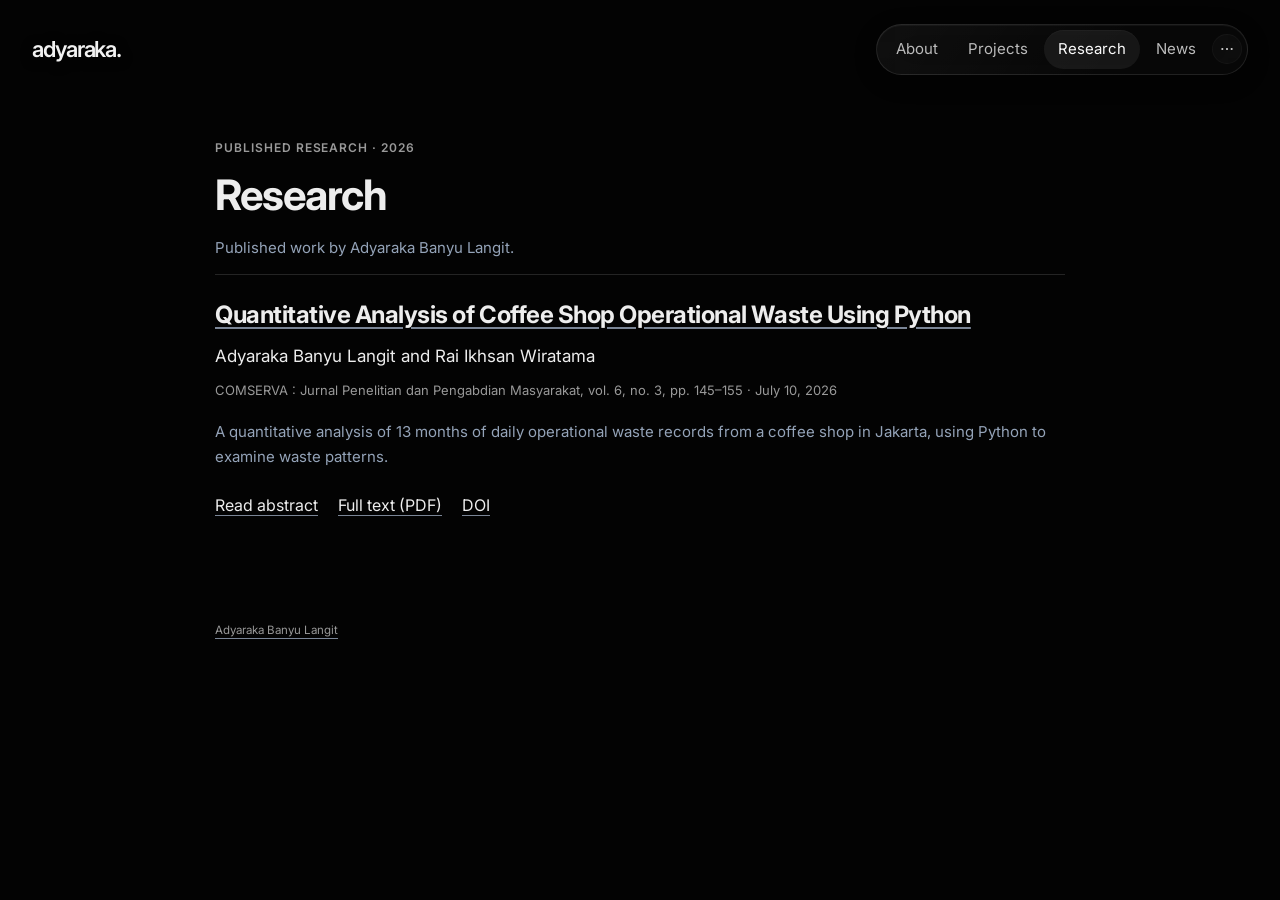
==== research/index.html @ 38e06f96 "Keep page styles synchronized across updates" ====
<!DOCTYPE html>
<html lang="en">
<head>
  <meta charset="UTF-8">
  <meta name="viewport" content="width=device-width, initial-scale=1.0">
  <title>Research — Adyaraka Banyu Langit</title>
  <meta name="description" content="Published research by Adyaraka Banyu Langit, with abstracts, publication details, and full-text PDFs.">
  <meta name="robots" content="index, follow">
  <link rel="canonical" href="https://adyaraka.me/research/">
  <meta property="og:type" content="website">
  <meta property="og:title" content="Research — Adyaraka Banyu Langit">
  <meta property="og:description" content="Published research by Adyaraka Banyu Langit, with abstracts, publication details, and full-text PDFs.">
  <meta property="og:url" content="https://adyaraka.me/research/">
  <meta property="og:site_name" content="Adyaraka Banyu Langit">
  <meta name="twitter:card" content="summary">
  <meta name="twitter:title" content="Research — Adyaraka Banyu Langit">
  <meta name="twitter:description" content="Published research by Adyaraka Banyu Langit, with abstracts, publication details, and full-text PDFs.">
  <meta name="color-scheme" content="dark">
  <meta name="theme-color" content="#030303">
  <link rel="icon" href="/assets/favicon.png">
  <link rel="preconnect" href="https://fonts.googleapis.com">
  <link rel="preconnect" href="https://fonts.gstatic.com" crossorigin>
  <link href="https://fonts.googleapis.com/css2?family=Inter:wght@400;500;600;700&amp;display=swap" rel="stylesheet">
  <link rel="stylesheet" href="/assets/research.css">
  <link rel="stylesheet" href="/assets/site.css?v=5e21fc99653f">
  <script src="/assets/site.js?v=3979e5ae4330" defer></script>
</head>
<body>
<!-- site-header:start -->
<header class="site-header">
  <a class="site-logo" href="/" aria-label="adyaraka. Home">adyaraka.</a>
  <nav class="site-nav" aria-label="Primary">
    <span class="site-nav-highlight" aria-hidden="true"></span>
    <a href="/about">About</a>
    <a href="/projects">Projects</a>
    <a href="/research/" aria-current="page">Research</a>
    <a href="/news">News</a>
    <details class="site-more">
      <summary aria-label="Social links"><svg viewBox="0 0 24 24" aria-hidden="true"><circle cx="5" cy="12" r="1.6"/><circle cx="12" cy="12" r="1.6"/><circle cx="19" cy="12" r="1.6"/></svg></summary>
      <div class="site-menu">
        <a href="https://github.com/valleysonata" target="_blank" rel="noreferrer"><svg viewBox="0 0 24 24" aria-hidden="true"><path d="M12 .5a11.5 11.5 0 0 0-3.6 22.4c.6.1.8-.3.8-.6v-2c-3 .7-3.8-1.4-3.8-1.4-.5-1.3-1.3-1.7-1.3-1.7-1-.7.1-.7.1-.7 1.1.1 1.7 1.2 1.7 1.2 1 1.7 2.7 1.2 3.4.9.1-.7.4-1.2.7-1.5-2.5-.3-5.2-1.3-5.2-5.7 0-1.3.5-2.3 1.2-3.1-.1-.3-.5-1.5.1-3 0 0 1-.3 3.2 1.2a11 11 0 0 1 5.8 0c2.2-1.5 3.2-1.2 3.2-1.2.6 1.5.2 2.7.1 3 .8.8 1.2 1.8 1.2 3.1 0 4.4-2.7 5.4-5.2 5.7.4.4.8 1 .8 2.1v3.1c0 .3.2.7.8.6A11.5 11.5 0 0 0 12 .5Z"/></svg>GitHub</a>
        <a href="https://www.linkedin.com/in/adyaraka-banyu-langit-63456a317/" target="_blank" rel="noreferrer"><svg viewBox="0 0 24 24" aria-hidden="true"><path d="M5 8H1v15h4V8ZM3 1a2.4 2.4 0 1 0 0 4.8A2.4 2.4 0 0 0 3 1ZM23 14c0-4-2-6.2-5-6.2-2 0-3.1 1-3.6 2V8H10v15h4.4v-8c0-2.1.4-3.4 2.3-3.4s2 1.5 2 3.5V23H23v-9Z"/></svg>LinkedIn</a>
        <a href="https://www.researchgate.net/profile/Adyaraka-Banyu-Langit" target="_blank" rel="noreferrer"><svg viewBox="0 0 24 24" aria-hidden="true"><text x="1" y="18" font-size="17" font-family="Georgia,serif">R</text><text x="14" y="10" font-size="10" font-family="Georgia,serif">G</text></svg>ResearchGate</a>
        <a href="mailto:adyaraka.cs15@nycu.edu.tw"><svg viewBox="0 0 24 24" aria-hidden="true" fill="none" stroke="currentColor" stroke-width="1.5"><rect x="2" y="4" width="20" height="16" rx="3" fill="none"/><path d="m3 6 9 7 9-7" fill="none"/></svg>Email</a>
      </div>
    </details>
  </nav>
</header>
<!-- site-header:end -->
  <div class="wrap" style="padding-top:28px">
    <main>
      <p class="eyebrow">Published research · 2026</p>
      <h1>Research</h1>
      <p class="summary">Published work by Adyaraka Banyu Langit.</p>
      <article class="paper">
        <h2><a href="/research/coffee-shop-operational-waste">Quantitative Analysis of Coffee Shop Operational Waste Using Python</a></h2>
        <p class="authors">Adyaraka Banyu Langit and Rai Ikhsan Wiratama</p>
        <p class="details">COMSERVA : Jurnal Penelitian dan Pengabdian Masyarakat, vol. 6, no. 3, pp. 145–155 · <time datetime="2026-07-10">July 10, 2026</time></p>
        <p class="summary">A quantitative analysis of 13 months of daily operational waste records from a coffee shop in Jakarta, using Python to examine waste patterns.</p>
        <div class="links"><a href="/research/coffee-shop-operational-waste">Read abstract</a><a href="/research/coffee-shop-operational-waste.pdf" type="application/pdf">Full text (PDF)</a><a href="https://doi.org/10.59141/comserva.v6i3.3590">DOI</a></div>
      </article>
    </main>
    <footer><a href="/">Adyaraka Banyu Langit</a></footer>
  </div>
</body>
</html>
---- assets/research.css ----
:root{--bg:#030303;--text:#f1f5f9;--muted:#7a8596;--border:#1e1e24}
    *{box-sizing:border-box} html{scroll-behavior:smooth}
    body{margin:0;background:var(--bg);color:var(--text);font-family:'Inter',system-ui,sans-serif;font-size:16px;line-height:1.7;-webkit-font-smoothing:antialiased;overflow-x:hidden}
    a{color:inherit;text-decoration:none} ::selection{background:rgba(255,255,255,0.14)}
    .wrap{max-width:1100px;margin:0 auto;padding:0 24px;position:relative}
    @media(max-width:1100px){.wrap{max-width:960px}} @media(max-width:860px){.wrap{max-width:720px}} @media(max-width:640px){.wrap{padding:0 20px}}
    @media(max-width:900px){.wrap{max-width:720px}}
    main{max-width:850px;margin:28px auto 0}
    h1{font-size:clamp(28px,4.5vw,42px);line-height:1.2;letter-spacing:-.035em;margin:0 0 14px;font-weight:700;text-wrap:balance}
    h2{font-size:18px;line-height:1.4;letter-spacing:-.02em;margin:24px 0 10px}
    p{margin:0 0 14px}
    .eyebrow,.details,.license,footer{color:var(--muted);font-size:13px}
    .eyebrow{text-transform:uppercase;letter-spacing:.08em;font-size:12px;font-weight:600;margin-bottom:12px}
    .authors{font-size:17px;margin-bottom:8px}
    .details{margin-bottom:18px}
    .abstract{color:#cbd5e1;font-size:15px;line-height:1.8}
    .links{display:flex;flex-wrap:wrap;gap:8px 20px;margin:22px 0}
    main a,footer a{text-decoration:underline;text-underline-offset:4px;text-decoration-color:#7a8596}
    main a:hover,footer a:hover{color:#fff;text-decoration-color:currentColor}
    .paper{border-top:1px solid var(--border);padding:24px 0}
    .paper h2{font-size:24px;line-height:1.35;margin-top:0}
    .summary{color:#94a3b8;font-size:15px}
    .license{border-top:1px solid var(--border);padding-top:18px;margin-top:28px}
    footer{max-width:850px;margin:32px auto 0;padding:24px 0 44px;font-size:11.5px}
    a:focus-visible{outline:1px solid rgba(255,255,255,.5);outline-offset:4px}
    @media(max-width:700px){main{margin-top:24px}h1{font-size:30px}}
---- assets/site.css ----
/* Shared chrome: kept separate from each page's existing content styles. */
:root{--text:#ededed;--muted:#999;--border:#242424}
body{color:var(--text)}
.site-header{position:fixed;z-index:100;top:24px;left:32px;right:32px;display:flex;align-items:center;justify-content:space-between;gap:20px;pointer-events:none;font-family:Inter,system-ui,sans-serif}
.site-header a,.site-header details{pointer-events:auto}
.site-logo{font-size:22px;font-weight:600;letter-spacing:-1.1px;text-decoration:none;color:#f2f2f2;line-height:1.5;text-shadow:0 2px 12px #000}
.site-nav{position:relative;isolation:isolate;display:flex;align-items:center;gap:2px;padding:5px;border:1px solid #ffffff1b;border-radius:999px;background:linear-gradient(125deg,#ffffff09,#ffffff00 65%),rgba(12,12,12,.5);box-shadow:inset 0 1px 0 #ffffff0b,0 6px 24px #0003;backdrop-filter:blur(22px) saturate(120%);-webkit-backdrop-filter:blur(22px) saturate(120%);font-size:15px;line-height:1.5}
.site-nav>a{position:relative;z-index:1;padding:8px 14px;border-radius:999px;color:#bbb;text-decoration:none;transition:color .16s}
.site-nav>a:hover,.site-nav>a[aria-current=page]{color:#fafafa;background:#ffffff0b}
.site-nav[data-highlight]>a:hover,.site-nav[data-highlight]>a[aria-current=page]{background:transparent}
.site-nav-highlight{position:absolute;z-index:0;top:0;left:0;opacity:0;pointer-events:none;border-radius:999px;background:#ffffff10;box-shadow:inset 0 1px 0 #ffffff08;transition:transform .42s cubic-bezier(.16,1,.3,1),width .42s cubic-bezier(.16,1,.3,1),height .2s,opacity .2s}
.site-more{position:relative;z-index:2;line-height:1}
.site-more>summary{list-style:none;cursor:pointer;display:grid;place-items:center;width:30px;height:30px;border:1px solid #ffffff08;border-radius:50%;background:#ffffff07;color:#d4d4d4}
.site-more>summary::-webkit-details-marker{display:none}
.site-more>summary:hover,.site-more[open]>summary{background:#ffffff15}
.site-more svg{width:16px;height:16px;fill:currentColor}
.site-menu{position:absolute;right:0;top:calc(100% + 13px);min-width:166px;padding:7px;background:#222;border:1px solid #393939;border-radius:13px;box-shadow:0 14px 36px #0008}
.site-menu a{display:flex;gap:10px;align-items:center;padding:11px 10px;border-radius:7px;color:#c4c4c4;text-decoration:none;font-size:13px;line-height:1.3;transition:background .16s,color .16s}
.site-menu a:hover{color:#fff;background:#ffffff0a}
.site-menu svg{width:15px;height:15px;flex:none}
.site-header :focus-visible{outline:2px solid #aaa;outline-offset:3px}
body:not(.home-page)>.wrap{padding-top:110px!important}
.home-page .status{display:block;padding-top:36px;scroll-margin-top:110px}
.home-page .hero{grid-template-columns:1.15fr .85fr;gap:36px;min-height:100svh;padding:110px 0 64px}
.home-page .hero-text{top:24px;transform:none}
.home-page .hero-name{font-size:clamp(58px,6.2vw,84px);line-height:1.08;letter-spacing:-.055em}
.home-page .hero-name .eyebrow{font-size:.74em;letter-spacing:-.045em;font-weight:500;margin-bottom:8px}
.home-page .hero-name .nm{font-size:1em;letter-spacing:-.055em}
.home-page .hero-sub{font-size:20px;margin-top:22px}
.hero-visual{display:flex;justify-content:center;align-items:center;width:100%;height:min(560px,65svh);position:relative;top:18px}
.hero-portrait{display:block;height:100%;width:auto;max-width:100%;animation:portrait-drift 8s ease-in-out infinite}
@keyframes portrait-drift{0%,100%{transform:translateY(0)}50%{transform:translateY(-8px)}}
.hero-socials{display:flex;gap:10px;margin-top:26px}
.hero-socials a{display:grid;place-items:center;width:44px;height:44px;border:1px solid #ffffff12;border-radius:12px;background:#ffffff06;color:#ccc;transition:background .18s,border-color .18s,transform .18s}
.hero-socials a:hover{background:#ffffff12;border-color:#ffffff26;transform:translateY(-2px);color:#fff}
.hero-socials svg{display:block;width:18px;height:18px;fill:currentColor}
.home-page .scroll-hint{display:flex;bottom:24px}
.home-page .hero-rule{border-color:#222}
.home-page .status-grid{display:block}
.home-page .bio-header{font-size:32px;font-weight:500;letter-spacing:-.04em}
.home-page .prose{color:#aaa;font-size:16px}
.home-page .ascii-art-img{max-height:240px;object-fit:contain}
.home-section{padding-top:68px}
.home-section-heading{display:flex;align-items:center;justify-content:space-between;gap:16px;border-bottom:1px solid #202020;padding-bottom:16px;margin-bottom:24px}
.home-section-heading h2{font-size:18px;font-weight:500;letter-spacing:-.035em;line-height:1.4;margin:0;color:#eee}
.home-section-heading>a{color:#999;font-size:14px;border-bottom:0;text-decoration:none}
.home-section-heading>a:hover{color:#eee}
.github-profile{display:inline-flex;align-items:center;gap:8px}
.github-profile>svg{width:17px;height:17px;fill:currentColor}
.github-profile>.external-link-icon{width:14px;height:14px;fill:none}
.github-card{position:relative;background:#151515;border:1px solid #242424;border-radius:23px;padding:28px 28px 20px}
.github-count{font-size:16px;color:#999;margin:0 0 23px;line-height:1.5}
.github-count strong{color:#eee;font-weight:600}
.github-scroll{overflow-x:auto;padding:0 0 8px;scrollbar-width:thin;scrollbar-color:#444 transparent}
.github-calendar{min-width:680px;--gap:3px;--heat-0:#252525;--heat-1:#484848;--heat-2:#777;--heat-3:#acacac;--heat-4:#e5e5e5}
.github-months{display:grid;grid-template-columns:repeat(var(--weeks),minmax(0,1fr));gap:var(--gap);margin:0 0 7px 30px;color:#999;font-size:11px;line-height:1.5}
.github-months span{white-space:nowrap}
.github-body{display:flex;gap:8px}
.github-weekdays{width:22px;flex:none;display:grid;grid-template-rows:repeat(7,1fr);color:#999;font-size:10px;line-height:1;align-items:center}
.github-weekdays span:nth-child(1){grid-row:2}.github-weekdays span:nth-child(2){grid-row:4}.github-weekdays span:nth-child(3){grid-row:6}
.github-grid{flex:1;display:grid;grid-template-columns:repeat(var(--weeks),minmax(0,1fr));grid-template-rows:repeat(7,minmax(0,1fr));gap:var(--gap)}
.gh-day{appearance:none;display:block;border:0;border-radius:3px;aspect-ratio:1;background:var(--heat-0);padding:0;min-width:0;cursor:pointer}
.gh-day[data-level="1"]{background:var(--heat-1)}.gh-day[data-level="2"]{background:var(--heat-2)}.gh-day[data-level="3"]{background:var(--heat-3)}.gh-day[data-level="4"]{background:var(--heat-4)}
.gh-day:hover,.gh-day:focus-visible{outline:2px solid #fff;outline-offset:1px;position:relative;z-index:1}
.github-meta{display:flex;align-items:center;justify-content:space-between;gap:16px;color:#777;font-size:11px;margin:12px 0 0}
.github-legend{display:flex;align-items:center;gap:4px;white-space:nowrap}
.github-legend i{display:block;width:11px;height:11px;border-radius:2px;background:var(--heat-0)}
.github-legend i:nth-of-type(2){background:var(--heat-1)}.github-legend i:nth-of-type(3){background:var(--heat-2)}.github-legend i:nth-of-type(4){background:var(--heat-3)}.github-legend i:nth-of-type(5){background:var(--heat-4)}
.github-tooltip{position:fixed;z-index:110;pointer-events:none;max-width:260px;padding:7px 10px;background:#e5e5e5;border-radius:6px;color:#111;font-size:12px;line-height:1.4;box-shadow:0 4px 15px #0007}
.featured-grid{display:grid;grid-template-columns:repeat(3,minmax(0,1fr));gap:18px}
.featured-project{display:flex;flex-direction:column;border:1px solid #272727;background:#101010;border-radius:17px;overflow:hidden;transition:border-color .18s,transform .18s;text-decoration:none}
.featured-project:hover{border-color:#555;transform:translateY(-3px)}
.featured-project>img{display:block;width:100%;height:160px;object-fit:cover;border-bottom:1px solid #242424;filter:saturate(.65)}
.featured-project-body{padding:20px;display:flex;flex-direction:column;flex:1}
.featured-project h3{font-size:16px;font-weight:500;line-height:1.4;letter-spacing:-.025em;margin:0 0 10px;color:#eee}
.featured-project p{font-size:13px;line-height:1.7;color:#999;margin:0 0 20px;flex:1}
.featured-tags{display:flex;flex-wrap:wrap;gap:6px}.featured-tags span{font-size:10px;color:#999;border:1px solid #292929;border-radius:5px;padding:3px 6px;line-height:1.4}
.home-page footer{border-top:1px solid #222;margin-top:72px;padding:25px 0 36px;color:#777;font-size:12px}
@media(max-width:700px){
 .site-header{top:16px;left:12px;right:12px;gap:8px}.site-logo{font-size:20px}
 .site-nav{font-size:12px;padding:4px;gap:0}.site-nav>a{padding:7px 6px}.site-more>summary{width:27px;height:27px}
 body:not(.home-page)>.wrap{padding-top:95px!important}
 .home-page .hero{grid-template-columns:1fr;min-height:100svh;padding:90px 0 76px;gap:26px;align-content:center}
 .home-page .hero-text{top:0}
 .home-page .hero-name{font-size:clamp(36px,9vw,52px);white-space:normal}.home-page .hero-name .eyebrow{display:block;font-size:.7em;margin-right:0}.home-page .hero-name .nm{display:block;font-size:1em}.home-page .hero-sub{font-size:17px;margin-top:16px}
 .hero-visual{order:-1;height:clamp(220px,34svh,320px);top:0}.hero-socials{justify-content:center;margin-top:20px}
 .home-page .hero-bh{width:min(calc(100vw - 40px),420px);height:min(calc(100vw - 40px),420px)}
 .home-page .status{display:block;padding-top:24px}.home-page .status-grid{gap:16px}.home-page .ascii-art-img{max-height:180px;justify-self:center}
 .home-section{padding-top:44px}.github-card{padding:20px 16px 16px;border-radius:18px}.github-count{font-size:14px}.github-meta{align-items:flex-start;flex-direction:column;gap:10px}
 .featured-grid{grid-template-columns:1fr}.featured-project>img{height:200px}.home-page footer{margin-top:48px}
}
@media(max-width:380px){.site-header{left:10px;right:10px;gap:5px}.site-logo{font-size:17px}.site-nav{font-size:11px;padding:3px}.site-nav>a{padding:7px 3px}.site-more>summary{width:25px;height:25px}}
@media(prefers-reduced-motion:reduce){.featured-project,.site-nav>a,.site-menu a,.site-nav-highlight,.hero-socials a{transition:none}.featured-project:hover{transform:none}.hero-portrait{animation:none}}
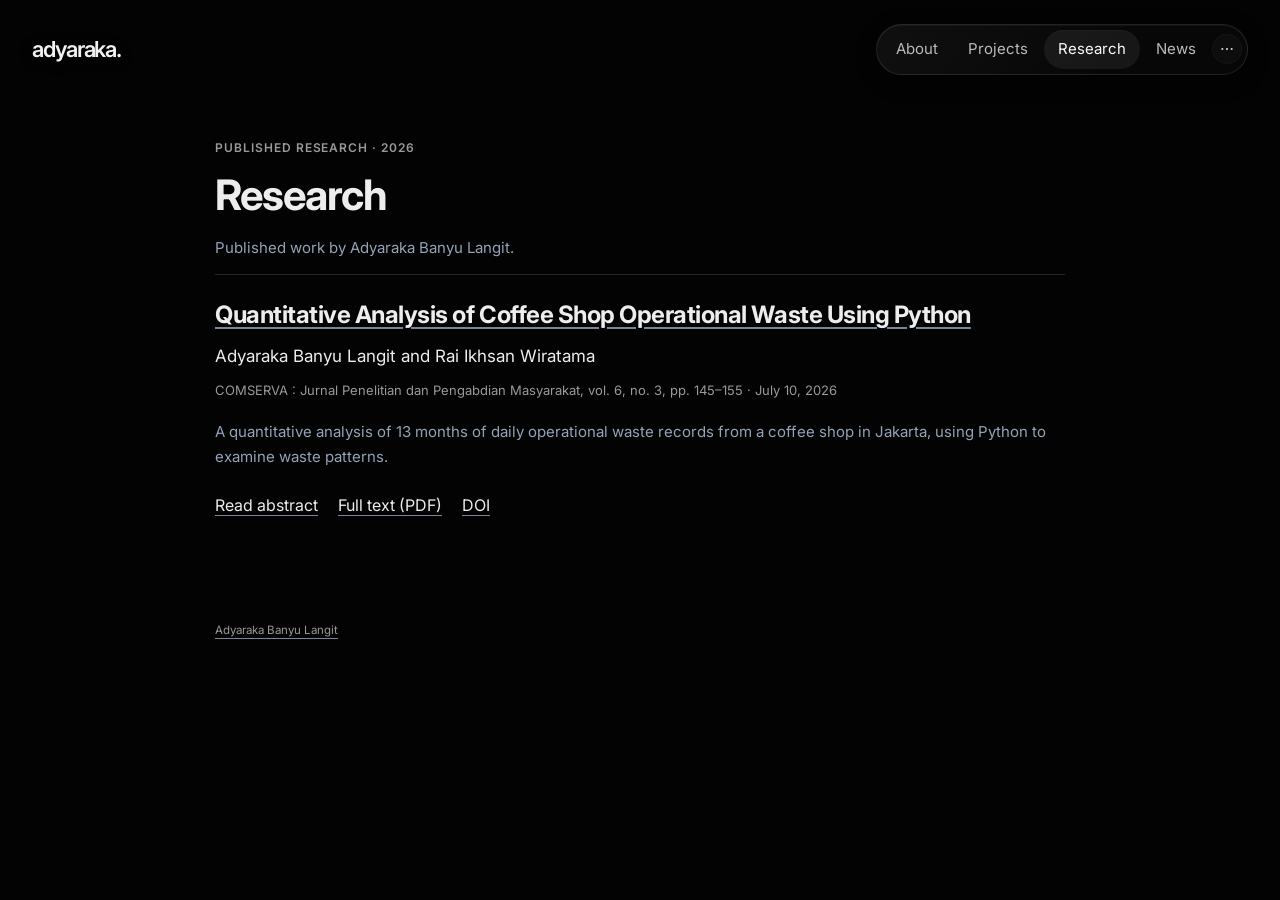
==== commit d153a242: "Polish homepage details and page transitions" ====
--- a/research/index.html
+++ b/research/index.html
@@ -17,13 +17,13 @@
   <meta name="twitter:description" content="Published research by Adyaraka Banyu Langit, with abstracts, publication details, and full-text PDFs.">
   <meta name="color-scheme" content="dark">
   <meta name="theme-color" content="#030303">
-  <link rel="icon" href="/assets/favicon.png">
+  <link rel="icon" type="image/svg+xml" href="/assets/favicon.svg?v=8afd97e9f0f1">
   <link rel="preconnect" href="https://fonts.googleapis.com">
   <link rel="preconnect" href="https://fonts.gstatic.com" crossorigin>
   <link href="https://fonts.googleapis.com/css2?family=Inter:wght@400;500;600;700&amp;display=swap" rel="stylesheet">
   <link rel="stylesheet" href="/assets/research.css">
-  <link rel="stylesheet" href="/assets/site.css?v=5e21fc99653f">
-  <script src="/assets/site.js?v=3979e5ae4330" defer></script>
+  <link rel="stylesheet" href="/assets/site.css?v=48202657255f">
+  <script src="/assets/site.js?v=e79d38b6eebb" defer></script>
 </head>
 <body>
 <!-- site-header:start -->
--- a/assets/site.css
+++ b/assets/site.css
@@ -23,20 +23,24 @@
 .home-page .status{display:block;padding-top:36px;scroll-margin-top:110px}
 .home-page .hero{grid-template-columns:1.15fr .85fr;gap:36px;min-height:100svh;padding:110px 0 64px}
 .home-page .hero-text{top:24px;transform:none}
-.home-page .hero-name{font-size:clamp(58px,6.2vw,84px);line-height:1.08;letter-spacing:-.055em}
+.home-page .hero-name{font-size:clamp(46px,4.8vw,66px);line-height:1.08;letter-spacing:-.055em}
 .home-page .hero-name .eyebrow{font-size:.74em;letter-spacing:-.045em;font-weight:500;margin-bottom:8px}
 .home-page .hero-name .nm{font-size:1em;letter-spacing:-.055em}
-.home-page .hero-sub{font-size:20px;margin-top:22px}
+.home-page .hero-sub{font-size:18px;margin-top:20px}
 .hero-visual{display:flex;justify-content:center;align-items:center;width:100%;height:min(560px,65svh);position:relative;top:18px}
 .hero-portrait{display:block;height:100%;width:auto;max-width:100%;animation:portrait-drift 8s ease-in-out infinite}
 @keyframes portrait-drift{0%,100%{transform:translateY(0)}50%{transform:translateY(-8px)}}
 .hero-socials{display:flex;gap:10px;margin-top:26px}
 .hero-socials a{display:grid;place-items:center;width:44px;height:44px;border:1px solid #ffffff12;border-radius:12px;background:#ffffff06;color:#ccc;transition:background .18s,border-color .18s,transform .18s}
 .hero-socials a:hover{background:#ffffff12;border-color:#ffffff26;transform:translateY(-2px);color:#fff}
-.hero-socials svg{display:block;width:18px;height:18px;fill:currentColor}
+.hero-socials svg{display:block;width:22px;height:22px;fill:currentColor}
 .home-page .scroll-hint{display:flex;bottom:24px}
 .home-page .hero-rule{border-color:#222}
-.home-page .status-grid{display:block}
+.home-page .status-grid{display:grid;grid-template-columns:minmax(0,1fr) 260px;gap:48px;align-items:center}
+.about-computer{margin:0;text-align:center}
+.about-computer img{display:block;width:100%;height:auto;aspect-ratio:1;object-fit:contain;image-rendering:pixelated}
+.about-computer figcaption{margin-top:5px;font-size:10px;color:#777;line-height:1.5}
+.about-computer figcaption a:hover{color:#ddd}
 .home-page .bio-header{font-size:32px;font-weight:500;letter-spacing:-.04em}
 .home-page .prose{color:#aaa;font-size:16px}
 .home-page .ascii-art-img{max-height:240px;object-fit:contain}
@@ -82,7 +86,7 @@
  body:not(.home-page)>.wrap{padding-top:95px!important}
  .home-page .hero{grid-template-columns:1fr;min-height:100svh;padding:90px 0 76px;gap:26px;align-content:center}
  .home-page .hero-text{top:0}
- .home-page .hero-name{font-size:clamp(36px,9vw,52px);white-space:normal}.home-page .hero-name .eyebrow{display:block;font-size:.7em;margin-right:0}.home-page .hero-name .nm{display:block;font-size:1em}.home-page .hero-sub{font-size:17px;margin-top:16px}
+ .home-page .hero-name{font-size:clamp(32px,8vw,44px);white-space:normal}.home-page .hero-name .eyebrow{display:block;font-size:.7em;margin-right:0}.home-page .hero-name .nm{display:block;font-size:1em}.home-page .hero-sub{font-size:16px;margin-top:16px}
  .hero-visual{order:-1;height:clamp(220px,34svh,320px);top:0}.hero-socials{justify-content:center;margin-top:20px}
  .home-page .hero-bh{width:min(calc(100vw - 40px),420px);height:min(calc(100vw - 40px),420px)}
  .home-page .status{display:block;padding-top:24px}.home-page .status-grid{gap:16px}.home-page .ascii-art-img{max-height:180px;justify-self:center}
@@ -91,3 +95,21 @@
 }
 @media(max-width:380px){.site-header{left:10px;right:10px;gap:5px}.site-logo{font-size:17px}.site-nav{font-size:11px;padding:3px}.site-nav>a{padding:7px 3px}.site-more>summary{width:25px;height:25px}}
 @media(prefers-reduced-motion:reduce){.featured-project,.site-nav>a,.site-menu a,.site-nav-highlight,.hero-socials a{transition:none}.featured-project:hover{transform:none}.hero-portrait{animation:none}}
+
+/* Progressive enhancement: regular links remain native across all browsers. */
+@view-transition{navigation:auto}
+.site-header{view-transition-name:site-header}
+::view-transition-old(root){animation:page-fade-out .16s ease both}
+::view-transition-new(root){animation:page-fade-in .22s ease both}
+::view-transition-group(site-header){animation-duration:.22s}
+@keyframes page-fade-out{to{opacity:0}}
+@keyframes page-fade-in{from{opacity:0}to{opacity:1}}
+.reveal{opacity:1;transform:none;translate:0 0;transition:opacity .7s ease var(--reveal-delay,0ms),translate .7s cubic-bezier(.2,.7,.2,1) var(--reveal-delay,0ms),border-color .18s,transform .18s}
+.motion-ready .reveal:not(.in){opacity:0;translate:0 14px}
+.motion-ready .hero.reveal{translate:0 0}
+@media(max-width:760px){.home-page .status-grid{grid-template-columns:1fr;gap:24px}.about-computer{width:210px;justify-self:center}}
+@media(prefers-reduced-motion:reduce){
+ @view-transition{navigation:none}
+ .reveal,.motion-ready .reveal:not(.in){opacity:1;translate:none;transform:none;transition:none}
+ ::view-transition-old(root),::view-transition-new(root),::view-transition-group(site-header){animation:none}
+}
